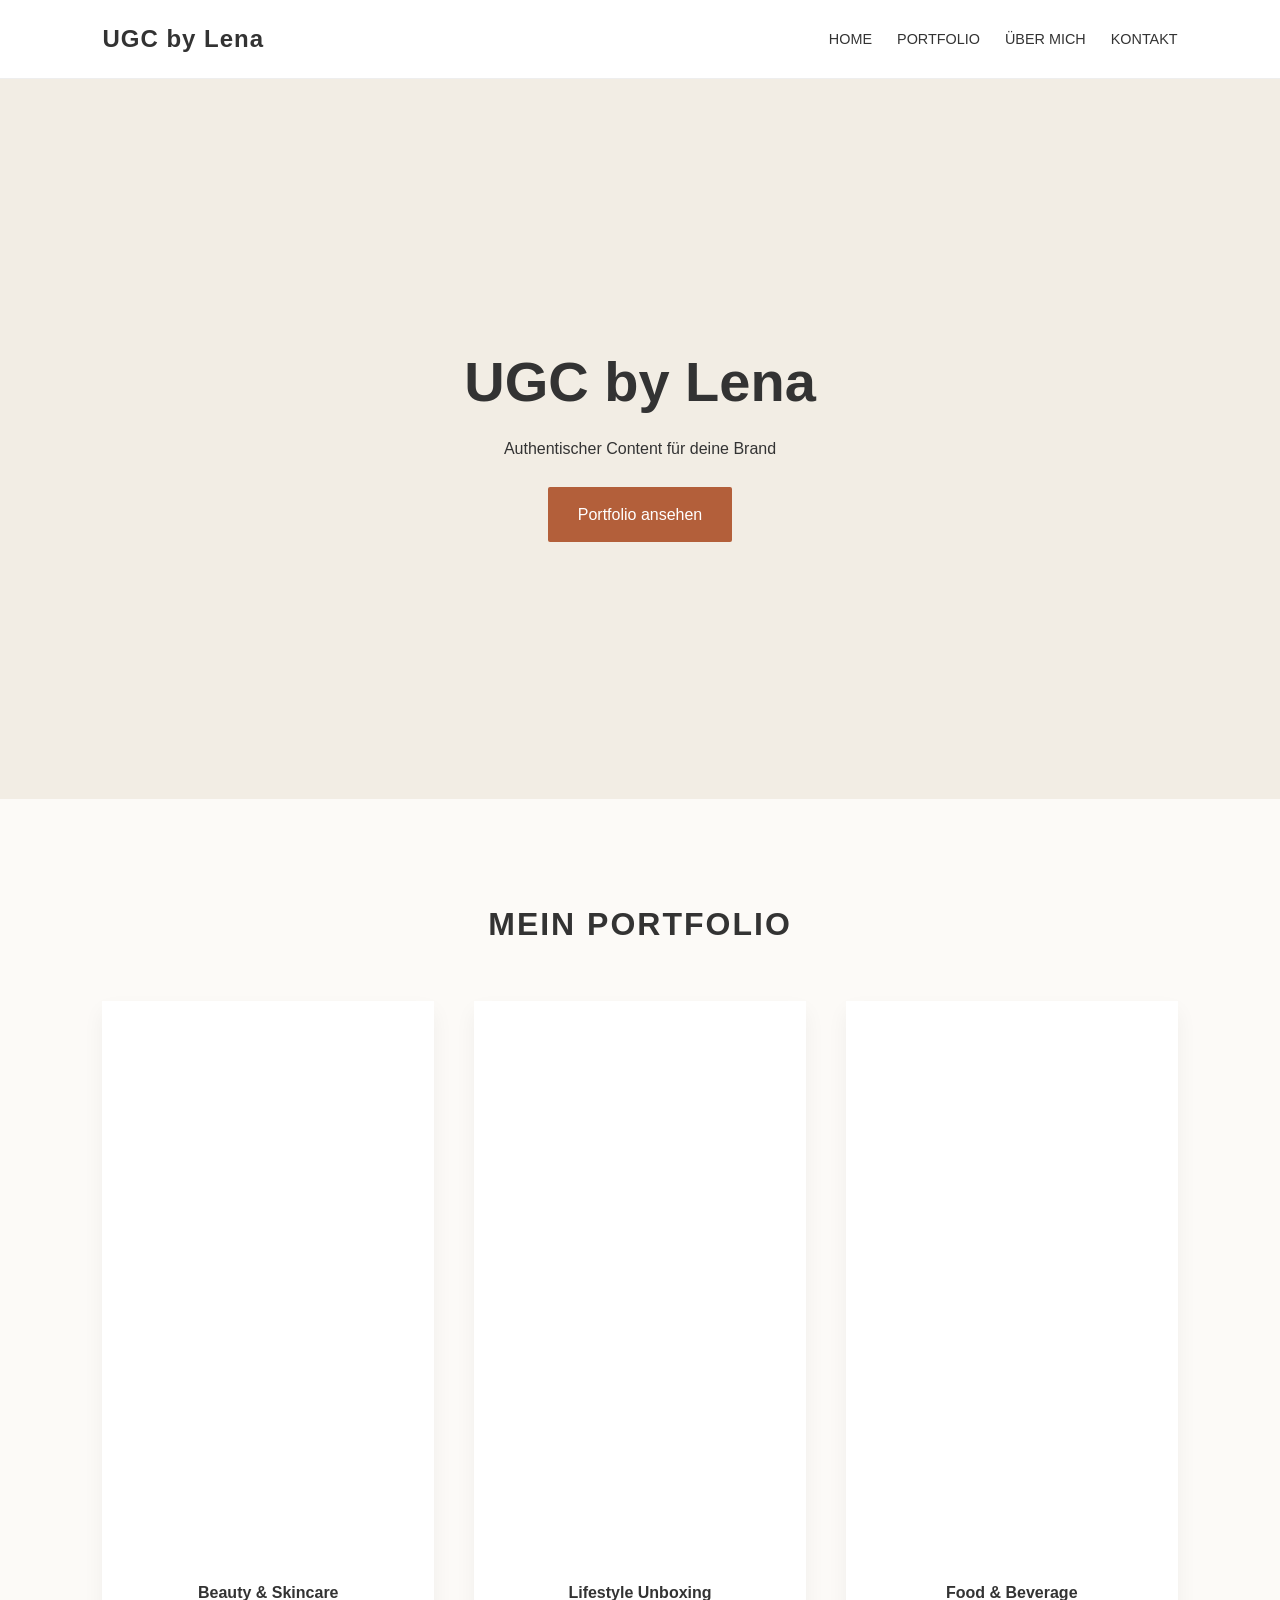
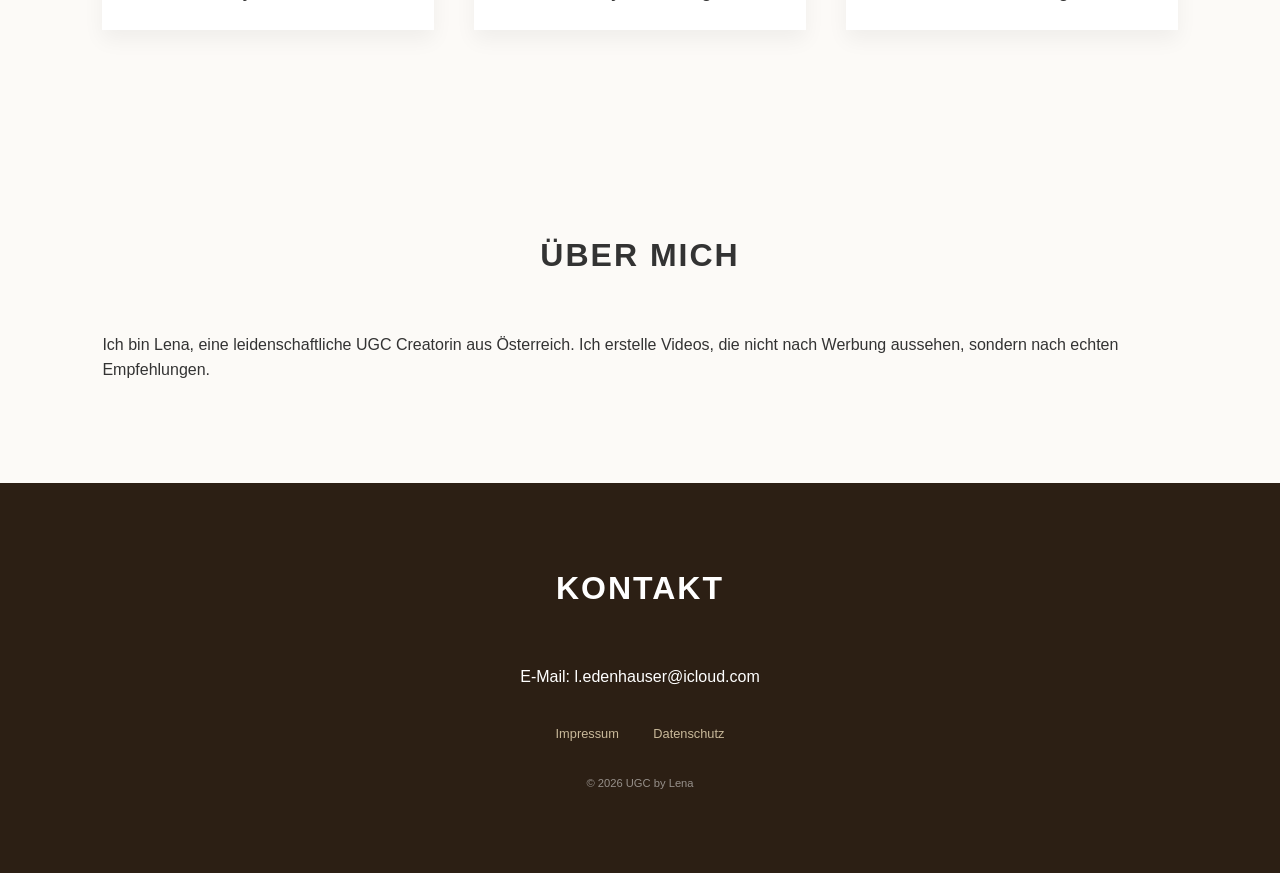
==== index.html @ b9df2298 "Rename index.html.txt to index.html" ====
<!DOCTYPE html>
<html lang="de">
<head>
    <meta charset="UTF-8">
    <meta name="viewport" content="width=device-width, initial-scale=1.0">
    <title>UGC by Lena | Portfolio</title>
    <link rel="stylesheet" href="style.css">
</head>
<body>

    <nav>
        <div class="logo">UGC by Lena</div>
        <ul>
            <li><a href="#home">Home</a></li>
            <li><a href="#portfolio">Portfolio</a></li>
            <li><a href="#about">Über mich</a></li>
            <li><a href="#kontakt">Kontakt</a></li>
        </ul>
    </nav>

    <header id="home" class="hero">
        <div class="hero-content">
            <h1>UGC by Lena</h1>
            <p>Authentischer Content für deine Brand</p>
            <a href="#portfolio" class="btn">Portfolio ansehen</a>
        </div>
    </header>

    <section id="portfolio">
        <h2>Mein Portfolio</h2>
        <div class="video-grid">
            <div class="video-box">
                <video autoplay muted loop playsinline preload="auto">
                    <source src="media/video1.mp4" type="video/mp4">
                </video>
                <p>Beauty & Skincare</p>
            </div>
            <div class="video-box">
                <video autoplay muted loop playsinline preload="auto">
                    <source src="media/video2.mp4" type="video/mp4">
                </video>
                <p>Lifestyle Unboxing</p>
            </div>
            <div class="video-box">
                <video autoplay muted loop playsinline preload="auto">
                    <source src="media/video3.mp4" type="video/mp4">
                </video>
                <p>Food & Beverage</p>
            </div>
        </div>
    </section>

    <section id="about">
        <h2>Über mich</h2>
        <div class="about-container">
            <p>Ich bin Lena, eine leidenschaftliche UGC Creatorin aus Österreich. Ich erstelle Videos, die nicht nach Werbung aussehen, sondern nach echten Empfehlungen.</p>
        </div>
    </section>

    <footer id="kontakt">
        <h2>Kontakt</h2>
        <p>E-Mail: l.edenhauser@icloud.com</p>
        <div class="footer-links">
            <a href="impressum.html">Impressum</a>
            <a href="datenschutz.html">Datenschutz</a>
        </div>
        <p class="copy">&copy; 2026 UGC by Lena</p>
    </footer>

    <script src="script.js"></script>
</body>
</html>
---- style.css ----
* {
    margin: 0;
    padding: 0;
    box-sizing: border-box;
}

html {
    scroll-behavior: smooth;
}

body {
    font-family: 'Helvetica Neue', Arial, sans-serif;
    line-height: 1.6;
    color: #333;
    background-color: #fcfaf7;
}

nav {
    display: flex;
    justify-content: space-between;
    align-items: center;
    padding: 20px 8%;
    background: white;
    border-bottom: 1px solid #eee;
    position: sticky;
    top: 0;
    z-index: 1000;
}

.logo {
    font-size: 1.5rem;
    font-weight: bold;
    letter-spacing: 1px;
}

nav ul {
    display: flex;
    list-style: none;
}

nav ul li {
    margin-left: 25px;
}

nav ul li a {
    text-decoration: none;
    color: #333;
    font-size: 0.9rem;
    text-transform: uppercase;
}

.hero {
    height: 80vh;
    background-color: #f2ede4;
    display: flex;
    justify-content: center;
    align-items: center;
    text-align: center;
    padding: 0 20px;
}

.hero h1 {
    font-size: 3.5rem;
    margin-bottom: 10px;
}

.btn {
    display: inline-block;
    background: #b35f3a;
    color: white;
    padding: 15px 30px;
    text-decoration: none;
    margin-top: 25px;
    border-radius: 2px;
    transition: 0.3s ease;
}

.btn:hover {
    background: #8f4a2b;
    transform: translateY(-3px);
}

section {
    padding: 100px 8%;
}

h2 {
    font-size: 2rem;
    margin-bottom: 50px;
    text-align: center;
    text-transform: uppercase;
    letter-spacing: 2px;
}

.video-grid {
    display: grid;
    grid-template-columns: repeat(auto-fit, minmax(300px, 1fr));
    gap: 40px;
}

.video-box {
    background: white;
    padding: 10px;
    box-shadow: 0 10px 20px rgba(0,0,0,0.05);
}

video {
    width: 100%;
    aspect-ratio: 9 / 16;
    object-fit: cover;
    display: block;
}

.video-box p {
    text-align: center;
    padding: 15px 0;
    font-weight: bold;
}

footer {
    padding: 80px 8%;
    background: #2c1f14;
    color: white;
    text-align: center;
}

.footer-links {
    margin: 30px 0;
}

.footer-links a {
    color: #c9b99a;
    margin: 0 15px;
    text-decoration: none;
    font-size: 0.8rem;
}

.copy {
    font-size: 0.7rem;
    opacity: 0.5;
}

@media (max-width: 768px) {
    .hero h1 { font-size: 2.5rem; }
    nav { padding: 20px 5%; }
    nav ul { display: none; }
}
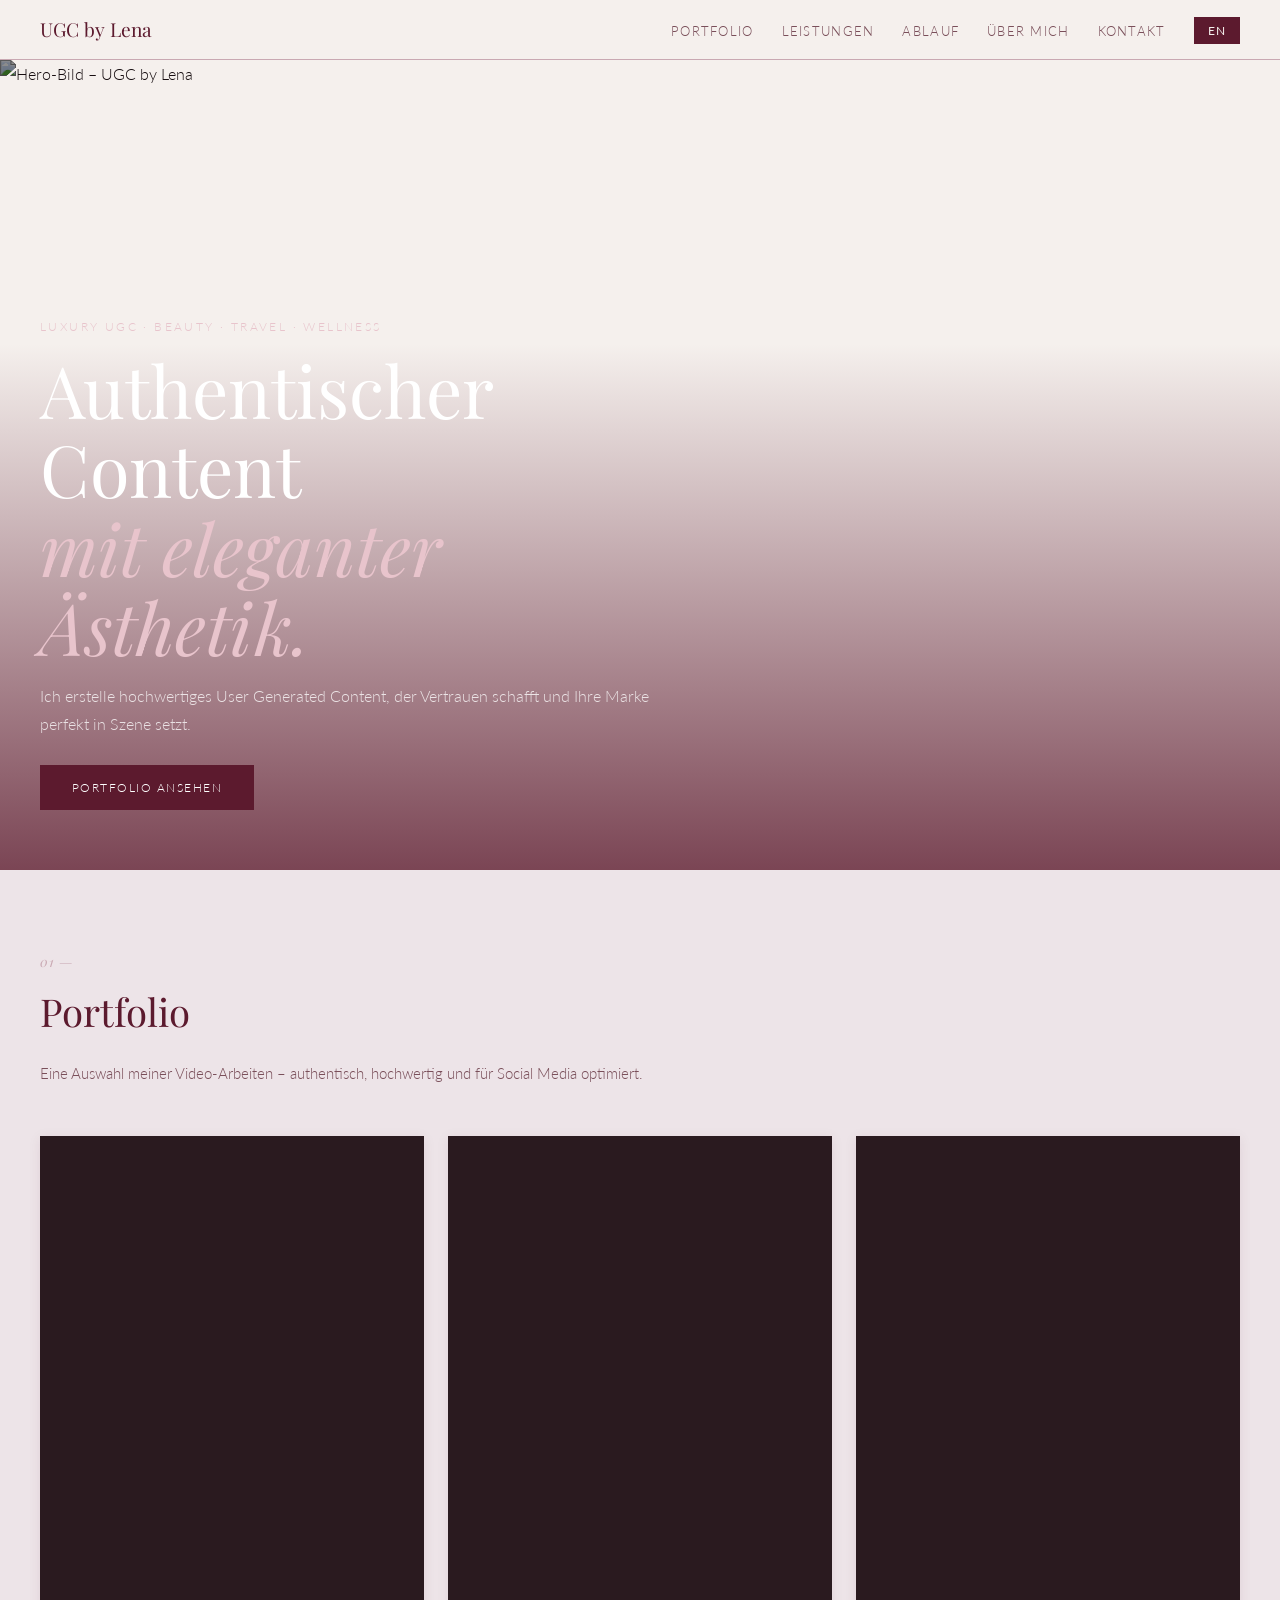
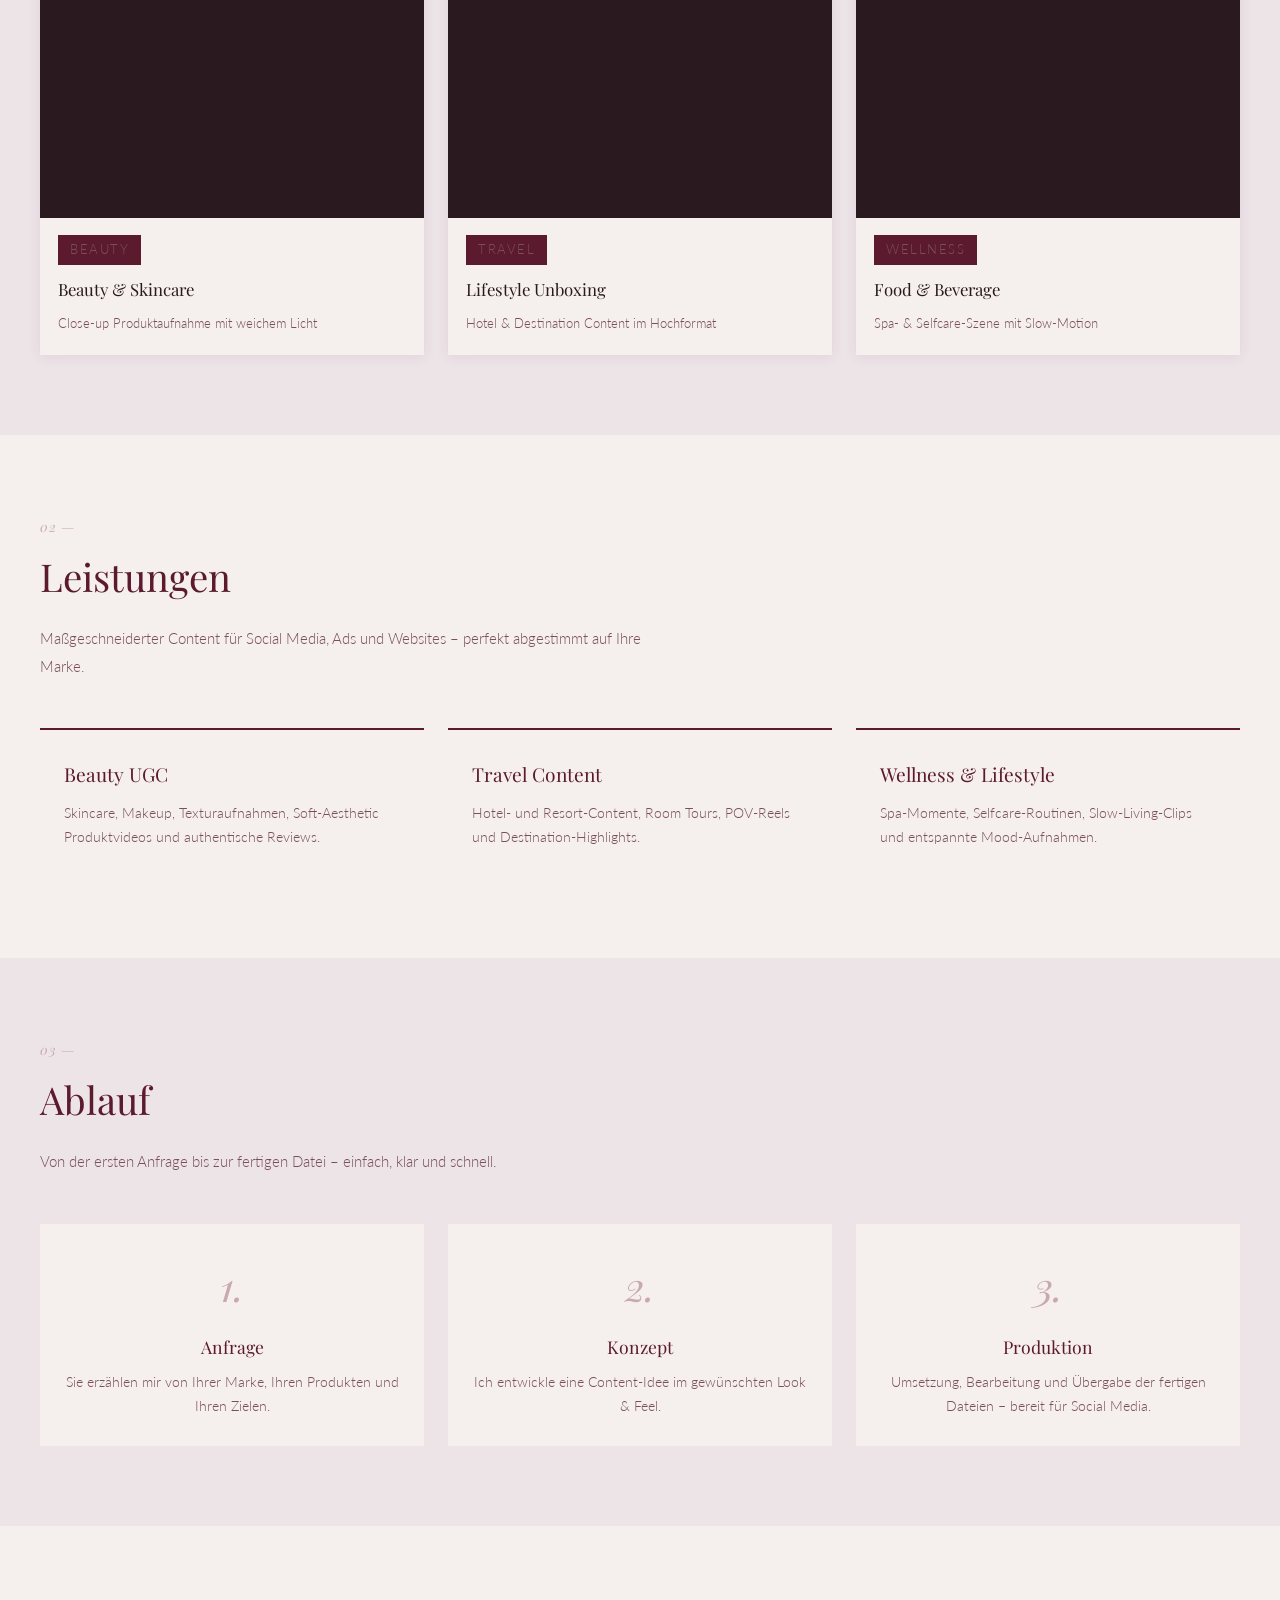
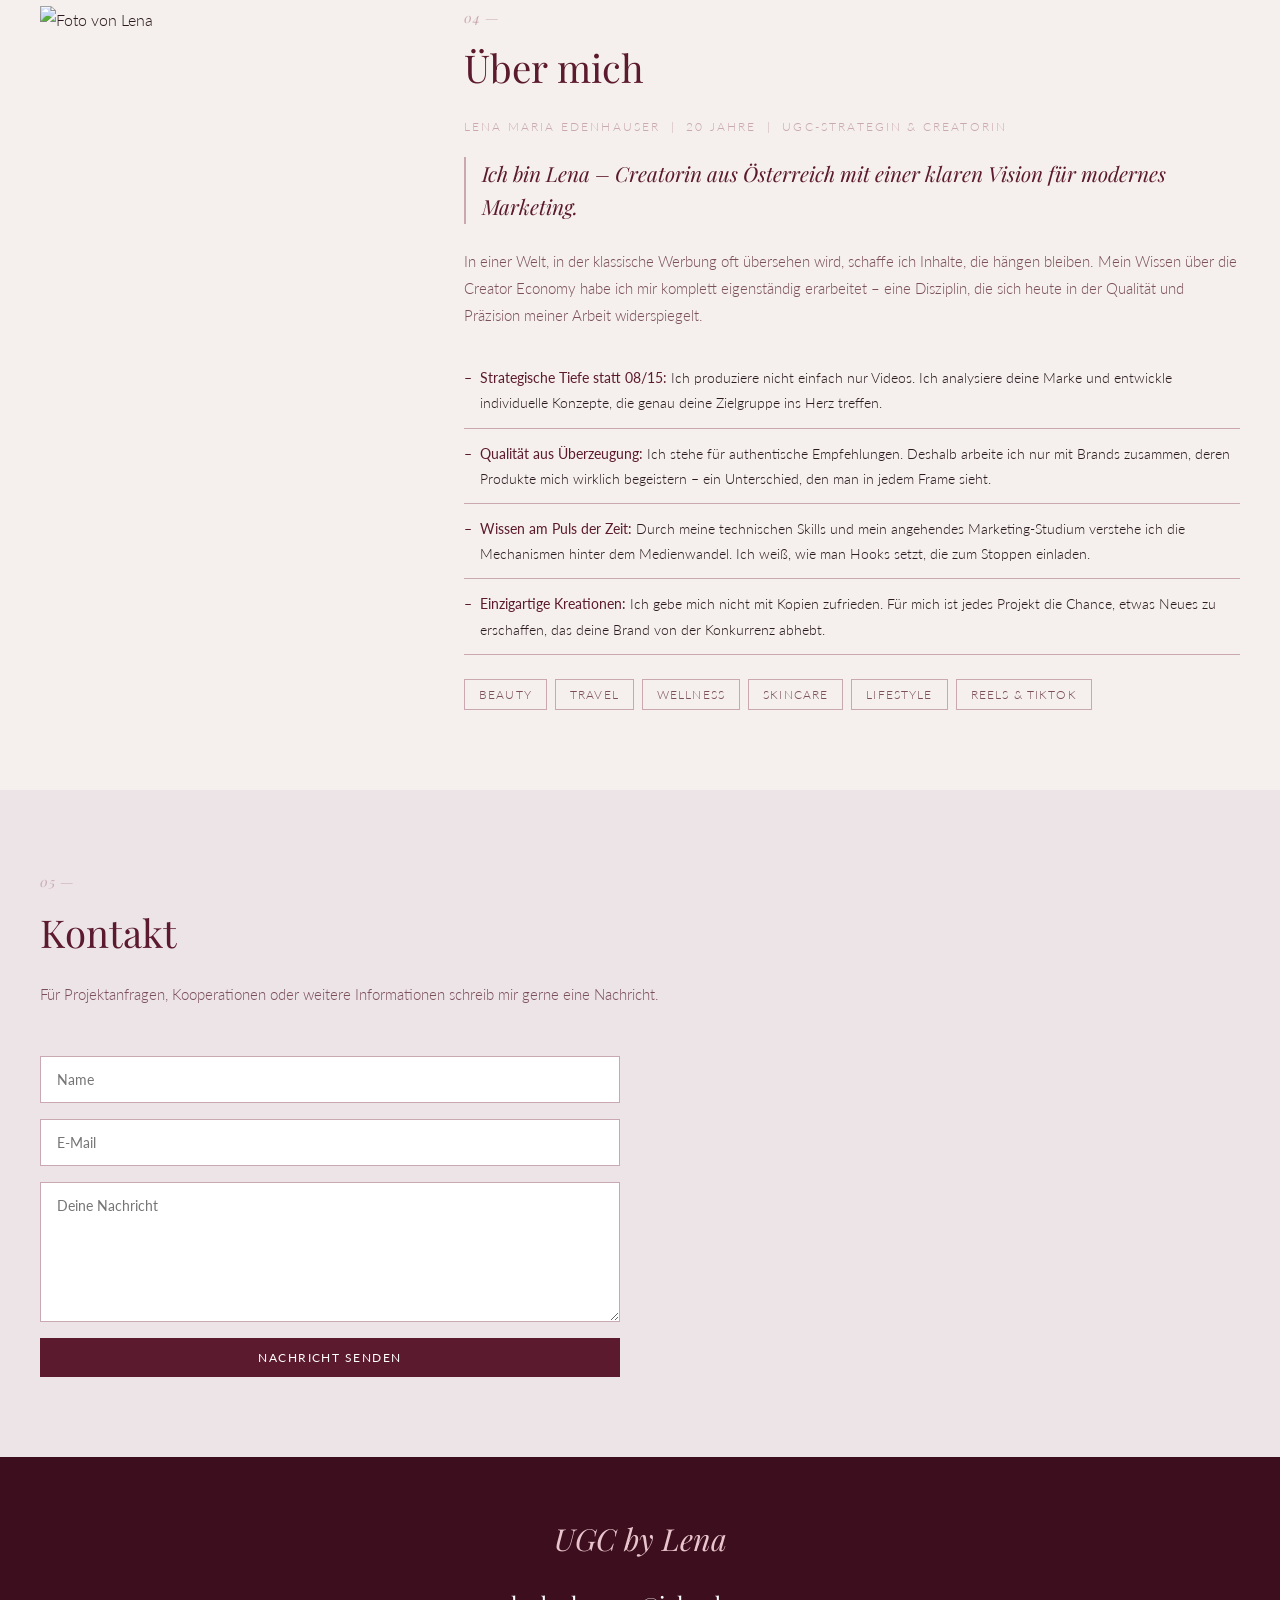
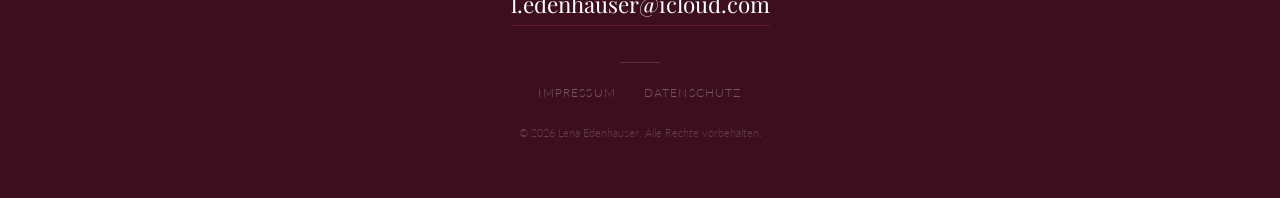
==== commit b9d7e68a: "Add files via upload" ====
--- a/index.html
+++ b/index.html
@@ -1,72 +1,902 @@
 <!DOCTYPE html>
 <html lang="de">
 <head>
-    <meta charset="UTF-8">
-    <meta name="viewport" content="width=device-width, initial-scale=1.0">
-    <title>UGC by Lena | Portfolio</title>
-    <link rel="stylesheet" href="style.css">
+  <meta charset="UTF-8" />
+  <meta name="viewport" content="width=device-width, initial-scale=1.0" />
+  <title>UGC by Lena – Beauty · Travel · Wellness</title>
+
+  <link rel="preconnect" href="https://fonts.googleapis.com" />
+  <link rel="preconnect" href="https://fonts.gstatic.com" crossorigin />
+  <link href="https://fonts.googleapis.com/css2?family=Playfair+Display:ital,wght@0,400;0,700;1,400&family=Lato:wght@300;400;700&display=swap" rel="stylesheet" />
+
+  <style>
+
+    /* Grundeinstellungen */
+    * {
+      box-sizing: border-box;
+      margin: 0;
+      padding: 0;
+    }
+
+    html {
+      scroll-behavior: smooth;
+    }
+
+    body {
+      background-color: #f5f0ed;
+      color: #2a1a1f;
+      font-family: 'Lato', sans-serif;
+      font-weight: 300;
+      line-height: 1.7;
+    }
+
+    img {
+      display: block;
+      max-width: 100%;
+    }
+
+    a {
+      color: inherit;
+      text-decoration: none;
+    }
+
+    /* Navigation */
+    nav {
+      position: sticky;
+      top: 0;
+      z-index: 99;
+      background-color: #f5f0ed;
+      border-bottom: 1px solid #c9a8b2;
+      height: 60px;
+      display: flex;
+      align-items: center;
+      justify-content: space-between;
+      padding: 0 40px;
+    }
+
+    .nav-logo {
+      font-family: 'Playfair Display', serif;
+      font-size: 1.2rem;
+      color: #5c1a2e;
+    }
+
+    nav ul {
+      list-style: none;
+      display: flex;
+      gap: 28px;
+      align-items: center;
+    }
+
+    nav ul a {
+      font-size: 0.8rem;
+      letter-spacing: 0.1em;
+      text-transform: uppercase;
+      color: #7a4f5a;
+      transition: color 0.2s;
+    }
+
+    nav ul a:hover {
+      color: #5c1a2e;
+    }
+
+    /* Sprachumschalter Button */
+    .lang-btn {
+      font-size: 0.75rem;
+      letter-spacing: 0.1em;
+      text-transform: uppercase;
+      background-color: #5c1a2e;
+      color: #f5f0ed;
+      border: none;
+      padding: 6px 14px;
+      cursor: pointer;
+      font-family: 'Lato', sans-serif;
+      transition: background-color 0.2s;
+    }
+
+    .lang-btn:hover {
+      background-color: #3d0f1e;
+    }
+
+    /* Hero */
+    header {
+      position: relative;
+      width: 100%;
+      height: 90vh;
+      overflow: hidden;
+    }
+
+    .hero-bild {
+      width: 100%;
+      height: 100%;
+      object-fit: cover;
+      object-position: center;
+      filter: brightness(0.55);
+    }
+
+    .hero-verlauf {
+      position: absolute;
+      bottom: 0;
+      left: 0;
+      width: 100%;
+      height: 65%;
+      background: linear-gradient(to top, rgba(92,26,46,0.80), transparent);
+    }
+
+    .hero-text {
+      position: absolute;
+      bottom: 60px;
+      left: 40px;
+      max-width: 620px;
+    }
+
+    .hero-tagline {
+      font-size: 0.75rem;
+      letter-spacing: 0.2em;
+      text-transform: uppercase;
+      color: #e8c4cc;
+      margin-bottom: 12px;
+    }
+
+    .hero-text h1 {
+      font-family: 'Playfair Display', serif;
+      font-size: 4.5rem;
+      font-weight: 400;
+      color: #ffffff;
+      line-height: 1.1;
+      margin-bottom: 16px;
+    }
+
+    .hero-text h1 em {
+      font-style: italic;
+      color: #e8c4cc;
+    }
+
+    .hero-untertitel {
+      font-size: 1rem;
+      color: rgba(255,255,255,0.78);
+      margin-bottom: 28px;
+    }
+
+    .btn {
+      display: inline-block;
+      padding: 12px 32px;
+      background-color: #5c1a2e;
+      color: #ffffff;
+      font-size: 0.78rem;
+      letter-spacing: 0.12em;
+      text-transform: uppercase;
+      border: none;
+      cursor: pointer;
+      font-family: 'Lato', sans-serif;
+      transition: background-color 0.25s;
+    }
+
+    .btn:hover {
+      background-color: #3d0f1e;
+    }
+
+    /* Section Grundlayout */
+    section {
+      padding: 80px 40px;
+    }
+
+    .section-alt {
+      background-color: #ede4e8;
+    }
+
+    .section-titel {
+      font-family: 'Playfair Display', serif;
+      font-size: 2.4rem;
+      font-weight: 400;
+      margin-bottom: 16px;
+      color: #5c1a2e;
+    }
+
+    .section-nummer {
+      font-style: italic;
+      color: #c9a8b2;
+      font-size: 0.85rem;
+      display: block;
+      letter-spacing: 0.08em;
+      margin-bottom: 6px;
+      font-family: 'Playfair Display', serif;
+    }
+
+    .section-intro {
+      font-size: 0.95rem;
+      color: #7a4f5a;
+      max-width: 640px;
+      margin-bottom: 48px;
+      line-height: 1.8;
+    }
+
+    /* Portfolio Videos */
+    .video-raster {
+      display: grid;
+      grid-template-columns: 1fr 1fr 1fr;
+      gap: 24px;
+    }
+
+    .video-karte {
+      background-color: #f5f0ed;
+      box-shadow: 0 2px 12px rgba(92,26,46,0.08);
+      transition: transform 0.3s;
+    }
+
+    .video-karte:hover {
+      transform: translateY(-6px);
+    }
+
+    .video-karte video {
+      width: 100%;
+      aspect-ratio: 9 / 16;
+      object-fit: cover;
+      background-color: #2a1a1f;
+      display: block;
+    }
+
+    .video-beschriftung {
+      padding: 16px 18px 20px;
+    }
+
+    .video-beschriftung strong {
+      display: block;
+      font-family: 'Playfair Display', serif;
+      font-size: 1.05rem;
+      font-weight: 400;
+      margin-bottom: 4px;
+      color: #2a1a1f;
+    }
+
+    .video-beschriftung span {
+      font-size: 0.8rem;
+      color: #7a4f5a;
+    }
+
+    .pill {
+      display: inline-block;
+      font-size: 0.68rem;
+      letter-spacing: 0.12em;
+      text-transform: uppercase;
+      background-color: #5c1a2e;
+      color: #e8c4cc;
+      padding: 4px 12px;
+      margin-bottom: 10px;
+    }
+
+    /* Leistungen */
+    .karten-raster {
+      display: grid;
+      grid-template-columns: 1fr 1fr 1fr;
+      gap: 24px;
+    }
+
+    .karte {
+      background-color: #f5f0ed;
+      padding: 28px 24px;
+      border-top: 2px solid #5c1a2e;
+    }
+
+    .karte h3 {
+      font-family: 'Playfair Display', serif;
+      font-size: 1.2rem;
+      font-weight: 400;
+      margin-bottom: 10px;
+      color: #5c1a2e;
+    }
+
+    .karte p {
+      font-size: 0.88rem;
+      color: #7a4f5a;
+      line-height: 1.75;
+    }
+
+    /* Ablauf */
+    .ablauf-raster {
+      display: grid;
+      grid-template-columns: 1fr 1fr 1fr;
+      gap: 24px;
+    }
+
+    .ablauf-karte {
+      background-color: #f5f0ed;
+      padding: 28px 24px;
+      text-align: center;
+    }
+
+    .ablauf-nummer {
+      font-family: 'Playfair Display', serif;
+      font-size: 2.5rem;
+      font-style: italic;
+      color: #c9a8b2;
+      margin-bottom: 12px;
+    }
+
+    .ablauf-karte h3 {
+      font-family: 'Playfair Display', serif;
+      font-size: 1.1rem;
+      font-weight: 400;
+      margin-bottom: 8px;
+      color: #5c1a2e;
+    }
+
+    .ablauf-karte p {
+      font-size: 0.87rem;
+      color: #7a4f5a;
+      line-height: 1.75;
+    }
+
+    /* Über mich */
+    #ueber-mich {
+      display: flex;
+      align-items: flex-start;
+      gap: 64px;
+    }
+
+    .about-bild {
+      width: 360px;
+      flex-shrink: 0;
+    }
+
+    .about-bild img {
+      width: 100%;
+      aspect-ratio: 4 / 5;
+      object-fit: cover;
+    }
+
+    .about-inhalt {
+      flex: 1;
+    }
+
+    .about-name {
+      font-size: 0.75rem;
+      letter-spacing: 0.18em;
+      text-transform: uppercase;
+      color: #c9a8b2;
+      margin-bottom: 20px;
+    }
+
+    .about-zitat {
+      font-family: 'Playfair Display', serif;
+      font-size: 1.3rem;
+      font-style: italic;
+      line-height: 1.6;
+      color: #5c1a2e;
+      margin-bottom: 24px;
+      border-left: 2px solid #c9a8b2;
+      padding-left: 16px;
+    }
+
+    .about-text {
+      font-size: 0.92rem;
+      color: #7a4f5a;
+      line-height: 1.85;
+      margin-bottom: 16px;
+    }
+
+    /* Warum ich - Liste */
+    .warum-liste {
+      list-style: none;
+      margin-top: 24px;
+      margin-bottom: 24px;
+    }
+
+    .warum-liste li {
+      font-size: 0.9rem;
+      color: #2a1a1f;
+      line-height: 1.75;
+      padding: 12px 0;
+      border-bottom: 1px solid #c9a8b2;
+      padding-left: 16px;
+      position: relative;
+    }
+
+    .warum-liste li::before {
+      content: '–';
+      position: absolute;
+      left: 0;
+      color: #5c1a2e;
+    }
+
+    .warum-liste li strong {
+      color: #5c1a2e;
+      font-weight: 400;
+    }
+
+    .tags {
+      display: flex;
+      flex-wrap: wrap;
+      gap: 8px;
+      margin-top: 24px;
+    }
+
+    .tags span {
+      font-size: 0.72rem;
+      letter-spacing: 0.1em;
+      text-transform: uppercase;
+      border: 1px solid #c9a8b2;
+      color: #7a4f5a;
+      padding: 5px 14px;
+    }
+
+    /* Kontaktformular */
+    .kontakt-formular {
+      display: flex;
+      flex-direction: column;
+      gap: 16px;
+      max-width: 580px;
+    }
+
+    .kontakt-formular input,
+    .kontakt-formular textarea {
+      width: 100%;
+      padding: 14px 16px;
+      border: 1px solid #c9a8b2;
+      background-color: #ffffff;
+      font-family: 'Lato', sans-serif;
+      font-size: 0.9rem;
+      color: #2a1a1f;
+      outline: none;
+      transition: border-color 0.2s;
+    }
+
+    .kontakt-formular input:focus,
+    .kontakt-formular textarea:focus {
+      border-color: #5c1a2e;
+    }
+
+    .kontakt-formular textarea {
+      resize: vertical;
+      min-height: 140px;
+    }
+
+    /* Footer */
+    footer {
+      background-color: #3d0f1e;
+      color: rgba(255,255,255,0.5);
+      padding: 56px 40px;
+      text-align: center;
+    }
+
+    .footer-name {
+      font-family: 'Playfair Display', serif;
+      font-size: 1.9rem;
+      font-style: italic;
+      color: #e8c4cc;
+      margin-bottom: 20px;
+    }
+
+    .footer-email {
+      font-family: 'Playfair Display', serif;
+      font-size: 1.4rem;
+      color: #ffffff;
+      border-bottom: 1px solid #5c1a2e;
+      padding-bottom: 2px;
+      display: inline-block;
+      margin-bottom: 36px;
+      transition: color 0.2s;
+    }
+
+    .footer-email:hover {
+      color: #e8c4cc;
+    }
+
+    .footer-linie {
+      width: 40px;
+      height: 1px;
+      background-color: rgba(255,255,255,0.15);
+      margin: 0 auto 20px;
+    }
+
+    .footer-links {
+      display: flex;
+      justify-content: center;
+      gap: 28px;
+      margin-bottom: 20px;
+    }
+
+    .footer-links a {
+      font-size: 0.72rem;
+      letter-spacing: 0.1em;
+      text-transform: uppercase;
+      color: rgba(255,255,255,0.3);
+      transition: color 0.2s;
+    }
+
+    .footer-links a:hover {
+      color: #e8c4cc;
+    }
+
+    .footer-copy {
+      font-size: 0.7rem;
+      color: rgba(255,255,255,0.2);
+    }
+
+    /* Responsive */
+    @media (max-width: 768px) {
+
+      nav {
+        padding: 0 20px;
+      }
+
+      nav ul {
+        gap: 12px;
+      }
+
+      nav ul a {
+        font-size: 0.7rem;
+      }
+
+      .hero-text {
+        left: 20px;
+        bottom: 40px;
+      }
+
+      .hero-text h1 {
+        font-size: 2.8rem;
+      }
+
+      section {
+        padding: 60px 20px;
+      }
+
+      .video-raster,
+      .karten-raster,
+      .ablauf-raster {
+        grid-template-columns: 1fr;
+      }
+
+      #ueber-mich {
+        flex-direction: column;
+      }
+
+      .about-bild {
+        width: 100%;
+      }
+
+    }
+
+  </style>
 </head>
 <body>
 
-    <nav>
-        <div class="logo">UGC by Lena</div>
-        <ul>
-            <li><a href="#home">Home</a></li>
-            <li><a href="#portfolio">Portfolio</a></li>
-            <li><a href="#about">Über mich</a></li>
-            <li><a href="#kontakt">Kontakt</a></li>
-        </ul>
-    </nav>
-
-    <header id="home" class="hero">
-        <div class="hero-content">
-            <h1>UGC by Lena</h1>
-            <p>Authentischer Content für deine Brand</p>
-            <a href="#portfolio" class="btn">Portfolio ansehen</a>
+
+  <!-- Navigation -->
+  <nav>
+    <a class="nav-logo" href="#">UGC by Lena</a>
+    <ul>
+      <li><a href="#portfolio" data-de="Portfolio" data-en="Portfolio">Portfolio</a></li>
+      <li><a href="#leistungen" data-de="Leistungen" data-en="Services">Leistungen</a></li>
+      <li><a href="#ablauf" data-de="Ablauf" data-en="Process">Ablauf</a></li>
+      <li><a href="#ueber-mich" data-de="&Uuml;ber mich" data-en="About me">&Uuml;ber mich</a></li>
+      <li><a href="#kontakt" data-de="Kontakt" data-en="Contact">Kontakt</a></li>
+      <li><button class="lang-btn" onclick="spracheWechseln()">EN</button></li>
+    </ul>
+  </nav>
+
+
+  <!-- Hero -->
+  <header id="home">
+    <img
+      class="hero-bild"
+      src="https://placehold.co/1400x800/3d0f1e/e8c4cc?text=UGC+by+Lena"
+      alt="Hero-Bild – UGC by Lena"
+    />
+    <div class="hero-verlauf"></div>
+
+    <div class="hero-text">
+      <p class="hero-tagline" data-de="Luxury UGC &middot; Beauty &middot; Travel &middot; Wellness" data-en="Luxury UGC &middot; Beauty &middot; Travel &middot; Wellness">
+        Luxury UGC &middot; Beauty &middot; Travel &middot; Wellness
+      </p>
+      <h1>
+        <span data-de="Authentischer Content" data-en="Authentic Content">Authentischer Content</span><br />
+        <em><span data-de="mit eleganter &Auml;sthetik." data-en="with elegant aesthetics.">mit eleganter &Auml;sthetik.</span></em>
+      </h1>
+      <p class="hero-untertitel"
+         data-de="Ich erstelle hochwertiges User Generated Content, der Vertrauen schafft und Ihre Marke perfekt in Szene setzt."
+         data-en="I create high-quality user generated content that builds trust and showcases your brand perfectly.">
+        Ich erstelle hochwertiges User Generated Content, der Vertrauen schafft und Ihre Marke perfekt in Szene setzt.
+      </p>
+      <a class="btn" href="#portfolio"
+         data-de="Portfolio ansehen" data-en="View Portfolio">Portfolio ansehen</a>
+    </div>
+  </header>
+
+
+  <!-- Portfolio -->
+  <section id="portfolio" class="section-alt">
+    <span class="section-nummer">01 &mdash;</span>
+    <h2 class="section-titel" data-de="Portfolio" data-en="Portfolio">Portfolio</h2>
+    <p class="section-intro"
+       data-de="Eine Auswahl meiner Video-Arbeiten &ndash; authentisch, hochwertig und f&uuml;r Social Media optimiert."
+       data-en="A selection of my video work &ndash; authentic, high quality and optimised for social media.">
+      Eine Auswahl meiner Video-Arbeiten &ndash; authentisch, hochwertig und f&uuml;r Social Media optimiert.
+    </p>
+
+    <div class="video-raster">
+
+      <div class="video-karte">
+        <video autoplay muted loop playsinline preload="auto">
+          <source src="media/video1.mp4" type="video/mp4" />
+        </video>
+        <div class="video-beschriftung">
+          <span class="pill">Beauty</span>
+          <strong data-de="Beauty &amp; Skincare" data-en="Beauty &amp; Skincare">Beauty &amp; Skincare</strong>
+          <span data-de="Close-up Produktaufnahme mit weichem Licht" data-en="Close-up product shot with soft light">
+            Close-up Produktaufnahme mit weichem Licht
+          </span>
         </div>
-    </header>
-
-    <section id="portfolio">
-        <h2>Mein Portfolio</h2>
-        <div class="video-grid">
-            <div class="video-box">
-                <video autoplay muted loop playsinline preload="auto">
-                    <source src="media/video1.mp4" type="video/mp4">
-                </video>
-                <p>Beauty & Skincare</p>
-            </div>
-            <div class="video-box">
-                <video autoplay muted loop playsinline preload="auto">
-                    <source src="media/video2.mp4" type="video/mp4">
-                </video>
-                <p>Lifestyle Unboxing</p>
-            </div>
-            <div class="video-box">
-                <video autoplay muted loop playsinline preload="auto">
-                    <source src="media/video3.mp4" type="video/mp4">
-                </video>
-                <p>Food & Beverage</p>
-            </div>
+      </div>
+
+      <div class="video-karte">
+        <video autoplay muted loop playsinline preload="auto">
+          <source src="media/video2.mp4" type="video/mp4" />
+        </video>
+        <div class="video-beschriftung">
+          <span class="pill">Travel</span>
+          <strong data-de="Lifestyle Unboxing" data-en="Lifestyle Unboxing">Lifestyle Unboxing</strong>
+          <span data-de="Hotel &amp; Destination Content im Hochformat" data-en="Hotel &amp; destination content in portrait format">
+            Hotel &amp; Destination Content im Hochformat
+          </span>
         </div>
-    </section>
-
-    <section id="about">
-        <h2>Über mich</h2>
-        <div class="about-container">
-            <p>Ich bin Lena, eine leidenschaftliche UGC Creatorin aus Österreich. Ich erstelle Videos, die nicht nach Werbung aussehen, sondern nach echten Empfehlungen.</p>
+      </div>
+
+      <div class="video-karte">
+        <video autoplay muted loop playsinline preload="auto">
+          <source src="media/video3.mp4" type="video/mp4" />
+        </video>
+        <div class="video-beschriftung">
+          <span class="pill">Wellness</span>
+          <strong data-de="Food &amp; Beverage" data-en="Food &amp; Beverage">Food &amp; Beverage</strong>
+          <span data-de="Spa- &amp; Selfcare-Szene mit Slow-Motion" data-en="Spa &amp; selfcare scene with slow motion">
+            Spa- &amp; Selfcare-Szene mit Slow-Motion
+          </span>
         </div>
-    </section>
-
-    <footer id="kontakt">
-        <h2>Kontakt</h2>
-        <p>E-Mail: l.edenhauser@icloud.com</p>
-        <div class="footer-links">
-            <a href="impressum.html">Impressum</a>
-            <a href="datenschutz.html">Datenschutz</a>
-        </div>
-        <p class="copy">&copy; 2026 UGC by Lena</p>
-    </footer>
-
-    <script src="script.js"></script>
+      </div>
+
+    </div>
+  </section>
+
+
+  <!-- Leistungen -->
+  <section id="leistungen">
+    <span class="section-nummer">02 &mdash;</span>
+    <h2 class="section-titel" data-de="Leistungen" data-en="Services">Leistungen</h2>
+    <p class="section-intro"
+       data-de="Ma&szlig;geschneiderter Content f&uuml;r Social Media, Ads und Websites &ndash; perfekt abgestimmt auf Ihre Marke."
+       data-en="Tailor-made content for social media, ads and websites &ndash; perfectly matched to your brand.">
+      Ma&szlig;geschneiderter Content f&uuml;r Social Media, Ads und Websites &ndash; perfekt abgestimmt auf Ihre Marke.
+    </p>
+
+    <div class="karten-raster">
+
+      <div class="karte">
+        <h3 data-de="Beauty UGC" data-en="Beauty UGC">Beauty UGC</h3>
+        <p data-de="Skincare, Makeup, Texturaufnahmen, Soft-Aesthetic Produktvideos und authentische Reviews."
+           data-en="Skincare, makeup, texture shots, soft-aesthetic product videos and authentic reviews.">
+          Skincare, Makeup, Texturaufnahmen, Soft-Aesthetic Produktvideos und authentische Reviews.
+        </p>
+      </div>
+
+      <div class="karte">
+        <h3 data-de="Travel Content" data-en="Travel Content">Travel Content</h3>
+        <p data-de="Hotel- und Resort-Content, Room Tours, POV-Reels und Destination-Highlights."
+           data-en="Hotel and resort content, room tours, POV reels and destination highlights.">
+          Hotel- und Resort-Content, Room Tours, POV-Reels und Destination-Highlights.
+        </p>
+      </div>
+
+      <div class="karte">
+        <h3 data-de="Wellness &amp; Lifestyle" data-en="Wellness &amp; Lifestyle">Wellness &amp; Lifestyle</h3>
+        <p data-de="Spa-Momente, Selfcare-Routinen, Slow-Living-Clips und entspannte Mood-Aufnahmen."
+           data-en="Spa moments, selfcare routines, slow-living clips and relaxed mood shots.">
+          Spa-Momente, Selfcare-Routinen, Slow-Living-Clips und entspannte Mood-Aufnahmen.
+        </p>
+      </div>
+
+    </div>
+  </section>
+
+
+  <!-- Ablauf -->
+  <section id="ablauf" class="section-alt">
+    <span class="section-nummer">03 &mdash;</span>
+    <h2 class="section-titel" data-de="Ablauf" data-en="Process">Ablauf</h2>
+    <p class="section-intro"
+       data-de="Von der ersten Anfrage bis zur fertigen Datei &ndash; einfach, klar und schnell."
+       data-en="From the first enquiry to the finished file &ndash; simple, clear and fast.">
+      Von der ersten Anfrage bis zur fertigen Datei &ndash; einfach, klar und schnell.
+    </p>
+
+    <div class="ablauf-raster">
+
+      <div class="ablauf-karte">
+        <div class="ablauf-nummer">1.</div>
+        <h3 data-de="Anfrage" data-en="Enquiry">Anfrage</h3>
+        <p data-de="Sie erz&auml;hlen mir von Ihrer Marke, Ihren Produkten und Ihren Zielen."
+           data-en="You tell me about your brand, your products and your goals.">
+          Sie erz&auml;hlen mir von Ihrer Marke, Ihren Produkten und Ihren Zielen.
+        </p>
+      </div>
+
+      <div class="ablauf-karte">
+        <div class="ablauf-nummer">2.</div>
+        <h3 data-de="Konzept" data-en="Concept">Konzept</h3>
+        <p data-de="Ich entwickle eine Content-Idee im gew&uuml;nschten Look &amp; Feel."
+           data-en="I develop a content idea in the desired look &amp; feel.">
+          Ich entwickle eine Content-Idee im gew&uuml;nschten Look &amp; Feel.
+        </p>
+      </div>
+
+      <div class="ablauf-karte">
+        <div class="ablauf-nummer">3.</div>
+        <h3 data-de="Produktion" data-en="Production">Produktion</h3>
+        <p data-de="Umsetzung, Bearbeitung und &Uuml;bergabe der fertigen Dateien &ndash; bereit f&uuml;r Social Media."
+           data-en="Filming, editing and delivery of finished files &ndash; ready for social media.">
+          Umsetzung, Bearbeitung und &Uuml;bergabe der fertigen Dateien &ndash; bereit f&uuml;r Social Media.
+        </p>
+      </div>
+
+    </div>
+  </section>
+
+
+  <!-- Über mich -->
+  <section id="ueber-mich">
+
+    <div class="about-bild">
+      <img
+        src="https://placehold.co/480x600/ede4e8/5c1a2e?text=Lena"
+        alt="Foto von Lena"
+      />
+    </div>
+
+    <div class="about-inhalt">
+      <span class="section-nummer">04 &mdash;</span>
+      <h2 class="section-titel" data-de="&Uuml;ber mich" data-en="About me">&Uuml;ber mich</h2>
+
+      <p class="about-name">Lena Maria Edenhauser &nbsp;|&nbsp; 20 Jahre &nbsp;|&nbsp; UGC-Strategin &amp; Creatorin</p>
+
+      <p class="about-zitat"
+         data-de="Ich bin Lena &ndash; Creatorin aus &Ouml;sterreich mit einer klaren Vision f&uuml;r modernes Marketing."
+         data-en="I&rsquo;m Lena &ndash; a creator from Austria with a clear vision for modern marketing.">
+        Ich bin Lena &ndash; Creatorin aus &Ouml;sterreich mit einer klaren Vision f&uuml;r modernes Marketing.
+      </p>
+
+      <p class="about-text"
+         data-de="In einer Welt, in der klassische Werbung oft &uuml;bersehen wird, schaffe ich Inhalte, die h&auml;ngen bleiben. Mein Wissen &uuml;ber die Creator Economy habe ich mir komplett eigenst&auml;ndig erarbeitet &ndash; eine Disziplin, die sich heute in der Qualit&auml;t und Pr&auml;zision meiner Arbeit widerspiegelt."
+         data-en="In a world where traditional advertising is often ignored, I create content that sticks. I built my knowledge of the creator economy entirely on my own &ndash; a discipline that is reflected today in the quality and precision of my work.">
+        In einer Welt, in der klassische Werbung oft &uuml;bersehen wird, schaffe ich Inhalte, die h&auml;ngen bleiben. Mein Wissen &uuml;ber die Creator Economy habe ich mir komplett eigenst&auml;ndig erarbeitet &ndash; eine Disziplin, die sich heute in der Qualit&auml;t und Pr&auml;zision meiner Arbeit widerspiegelt.
+      </p>
+
+      <ul class="warum-liste">
+        <li>
+          <strong data-de="Strategische Tiefe statt 08/15:" data-en="Strategic depth, not cookie-cutter:">Strategische Tiefe statt 08/15:</strong>
+          <span data-de=" Ich produziere nicht einfach nur Videos. Ich analysiere deine Marke und entwickle individuelle Konzepte, die genau deine Zielgruppe ins Herz treffen."
+                data-en=" I don&rsquo;t just produce videos. I analyse your brand and develop individual concepts that speak directly to your target audience.">
+            Ich produziere nicht einfach nur Videos. Ich analysiere deine Marke und entwickle individuelle Konzepte, die genau deine Zielgruppe ins Herz treffen.
+          </span>
+        </li>
+        <li>
+          <strong data-de="Qualit&auml;t aus &Uuml;berzeugung:" data-en="Quality by conviction:">Qualit&auml;t aus &Uuml;berzeugung:</strong>
+          <span data-de=" Ich stehe f&uuml;r authentische Empfehlungen. Deshalb arbeite ich nur mit Brands zusammen, deren Produkte mich wirklich begeistern &ndash; ein Unterschied, den man in jedem Frame sieht."
+                data-en=" I stand for authentic recommendations. That&rsquo;s why I only work with brands whose products genuinely excite me &ndash; a difference you can see in every frame.">
+            Ich stehe f&uuml;r authentische Empfehlungen. Deshalb arbeite ich nur mit Brands zusammen, deren Produkte mich wirklich begeistern &ndash; ein Unterschied, den man in jedem Frame sieht.
+          </span>
+        </li>
+        <li>
+          <strong data-de="Wissen am Puls der Zeit:" data-en="Knowledge at the cutting edge:">Wissen am Puls der Zeit:</strong>
+          <span data-de=" Durch meine technischen Skills und mein angehendes Marketing-Studium verstehe ich die Mechanismen hinter dem Medienwandel. Ich wei&szlig;, wie man Hooks setzt, die zum Stoppen einladen."
+                data-en=" Through my technical skills and upcoming marketing degree, I understand the mechanisms behind media change. I know how to set hooks that make people stop scrolling.">
+            Durch meine technischen Skills und mein angehendes Marketing-Studium verstehe ich die Mechanismen hinter dem Medienwandel. Ich wei&szlig;, wie man Hooks setzt, die zum Stoppen einladen.
+          </span>
+        </li>
+        <li>
+          <strong data-de="Einzigartige Kreationen:" data-en="Unique creations:">Einzigartige Kreationen:</strong>
+          <span data-de=" Ich gebe mich nicht mit Kopien zufrieden. F&uuml;r mich ist jedes Projekt die Chance, etwas Neues zu erschaffen, das deine Brand von der Konkurrenz abhebt."
+                data-en=" I don&rsquo;t settle for copies. For me, every project is a chance to create something new that sets your brand apart from the competition.">
+            Ich gebe mich nicht mit Kopien zufrieden. F&uuml;r mich ist jedes Projekt die Chance, etwas Neues zu erschaffen, das deine Brand von der Konkurrenz abhebt.
+          </span>
+        </li>
+      </ul>
+
+      <div class="tags">
+        <span>Beauty</span>
+        <span>Travel</span>
+        <span>Wellness</span>
+        <span>Skincare</span>
+        <span>Lifestyle</span>
+        <span>Reels &amp; TikTok</span>
+      </div>
+    </div>
+
+  </section>
+
+
+  <!-- Kontakt -->
+  <section id="kontakt" class="section-alt">
+    <span class="section-nummer">05 &mdash;</span>
+    <h2 class="section-titel" data-de="Kontakt" data-en="Contact">Kontakt</h2>
+    <p class="section-intro"
+       data-de="F&uuml;r Projektanfragen, Kooperationen oder weitere Informationen schreib mir gerne eine Nachricht."
+       data-en="For project enquiries, collaborations or further information, feel free to send me a message.">
+      F&uuml;r Projektanfragen, Kooperationen oder weitere Informationen schreib mir gerne eine Nachricht.
+    </p>
+
+    <form action="#" method="post" class="kontakt-formular">
+      <input type="text" name="name" data-placeholder-de="Name" data-placeholder-en="Name" placeholder="Name" required />
+      <input type="email" name="email" data-placeholder-de="E-Mail" data-placeholder-en="E-Mail" placeholder="E-Mail" required />
+      <textarea name="nachricht" rows="5"
+                data-placeholder-de="Deine Nachricht" data-placeholder-en="Your message"
+                placeholder="Deine Nachricht" required></textarea>
+      <button type="submit" class="btn"
+              data-de="Nachricht senden" data-en="Send message">Nachricht senden</button>
+    </form>
+  </section>
+
+
+  <!-- Footer -->
+  <footer>
+    <div class="footer-name">UGC by Lena</div>
+
+    <a class="footer-email" href="mailto:l.edenhauser@icloud.com">
+      l.edenhauser@icloud.com
+    </a>
+
+    <div class="footer-linie"></div>
+
+    <div class="footer-links">
+      <a href="impressum.html" data-de="Impressum" data-en="Imprint">Impressum</a>
+      <a href="datenschutz.html" data-de="Datenschutz" data-en="Privacy Policy">Datenschutz</a>
+    </div>
+
+    <p class="footer-copy">&copy; 2026 Lena Edenhauser. Alle Rechte vorbehalten.</p>
+  </footer>
+
+
+  <!-- Sprachwechsel JavaScript -->
+  <script>
+    // Aktuelle Sprache – startet auf Deutsch
+    var aktuellesprache = "de";
+
+    function spracheWechseln() {
+
+      // Sprache umschalten
+      if (aktuellesprache === "de") {
+        aktuellesprache = "en";
+      } else {
+        aktuellesprache = "de";
+      }
+
+      // Button-Text ändern
+      var button = document.querySelector(".lang-btn");
+      if (aktuellesprache === "en") {
+        button.textContent = "DE";
+      } else {
+        button.textContent = "EN";
+      }
+
+      // Alle Elemente mit data-de und data-en durchgehen
+      var elemente = document.querySelectorAll("[data-de]");
+
+      for (var i = 0; i < elemente.length; i++) {
+        var el = elemente[i];
+        var neuerText = el.getAttribute("data-" + aktuellesprache);
+        if (neuerText) {
+          el.innerHTML = neuerText;
+        }
+      }
+
+      // Platzhalter in Formularfeldern wechseln
+      var felder = document.querySelectorAll("[data-placeholder-de]");
+      for (var j = 0; j < felder.length; j++) {
+        var feld = felder[j];
+        feld.placeholder = feld.getAttribute("data-placeholder-" + aktuellesprache);
+      }
+
+    }
+  </script>
+
+
 </body>
-</html>
+</html>
